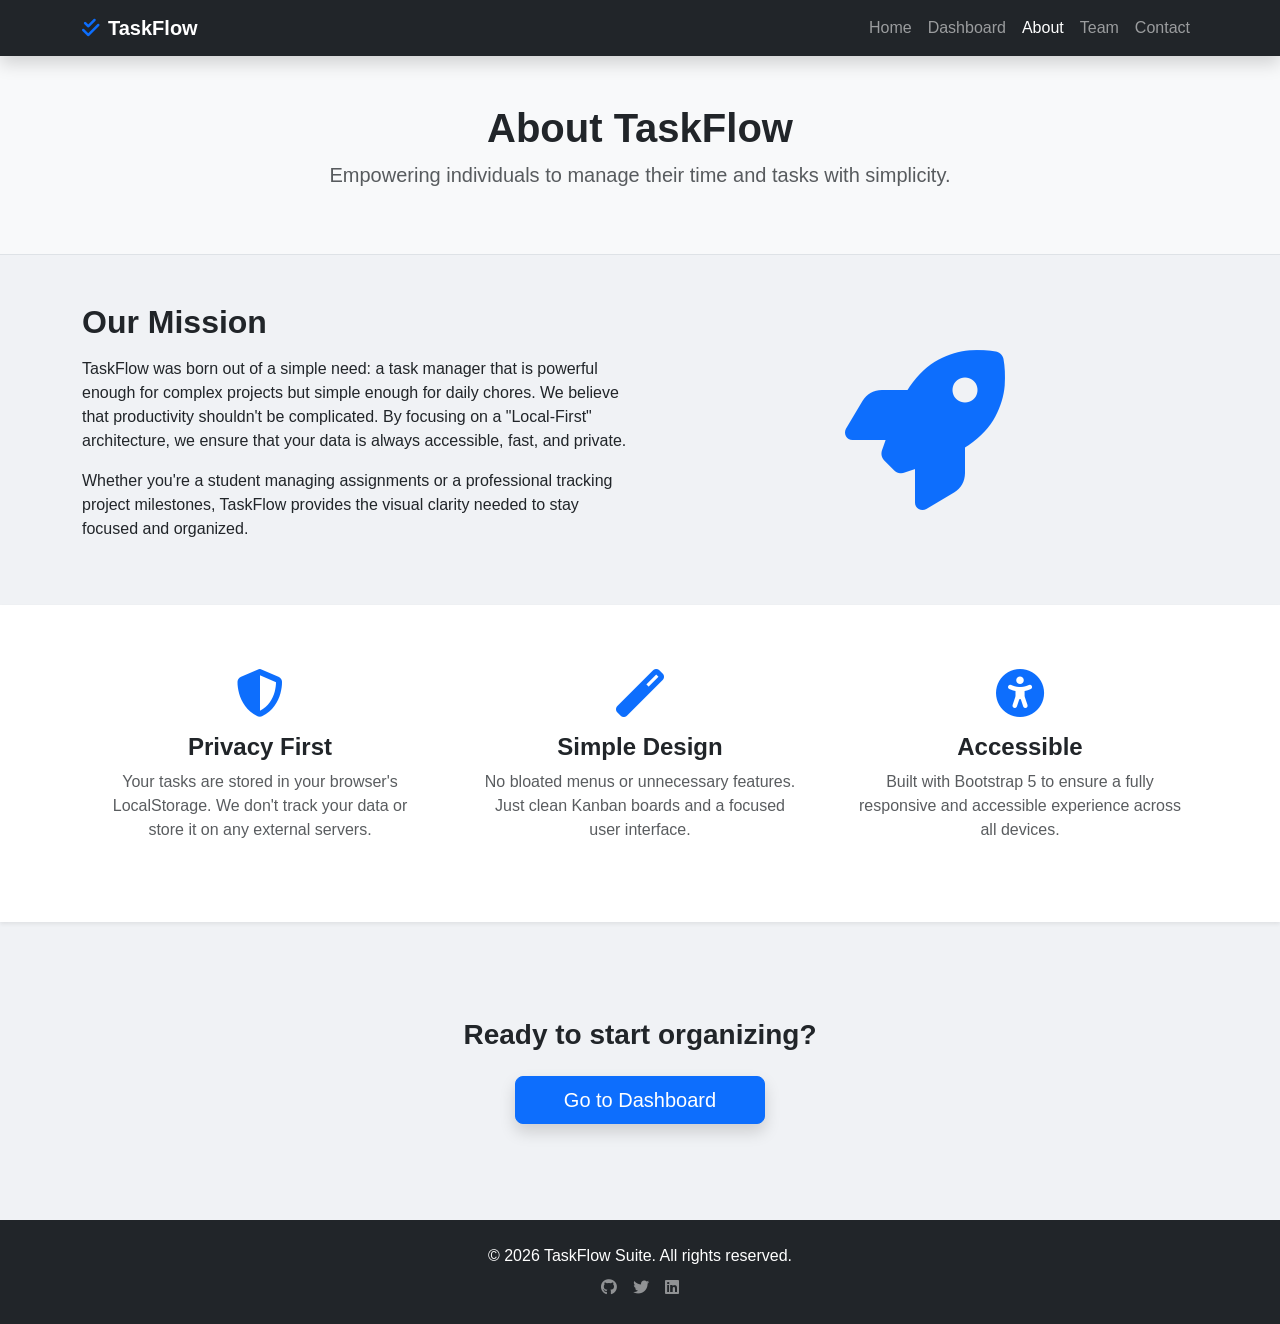
==== about.html @ 349fee19 "Create About page with mission and values" ====
<!DOCTYPE html>
<html lang="en">
<head>
    <meta charset="UTF-8">
    <meta name="viewport" content="width=device-width, initial-scale=1.0">
    <title>About Us - TaskFlow Suite</title>
    <!-- Bootstrap 5 CSS -->
    <link href="https://cdn.jsdelivr.net/npm/bootstrap@5.3.0/dist/css/bootstrap.min.css" rel="stylesheet">
    <!-- Font Awesome for Icons -->
    <link rel="stylesheet" href="https://cdnjs.cloudflare.com/ajax/libs/font-awesome/6.4.0/css/all.min.css">
    <!-- Custom CSS -->
    <link rel="stylesheet" href="assets/css/style.css">
</head>
<body class="d-flex flex-column min-vh-100">
    <!-- Navigation Bar -->
    <nav class="navbar navbar-expand-lg navbar-dark bg-dark sticky-top shadow">
        <div class="container">
            <a class="navbar-brand fw-bold" href="index.html">
                <i class="fas fa-check-double me-2 text-primary"></i>TaskFlow
            </a>
            <button class="navbar-toggler" type="button" data-bs-toggle="collapse" data-bs-target="#navbarNav">
                <span class="navbar-toggler-icon"></span>
            </button>
            <div class="collapse navbar-collapse" id="navbarNav">
                <ul class="navbar-nav ms-auto">
                    <li class="nav-item"><a class="nav-link" href="index.html">Home</a></li>
                    <li class="nav-item"><a class="nav-link" href="dashboard.html">Dashboard</a></li>
                    <li class="nav-item"><a class="nav-link active" href="about.html">About</a></li>
                    <li class="nav-item"><a class="nav-link" href="team.html">Team</a></li>
                    <li class="nav-item"><a class="nav-link" href="contact.html">Contact</a></li>
                </ul>
            </div>
        </div>
    </nav>

    <!-- Page Header -->
    <header class="bg-light py-5 border-bottom mb-5">
        <div class="container text-center">
            <h1 class="fw-bold">About TaskFlow</h1>
            <p class="lead text-muted">Empowering individuals to manage their time and tasks with simplicity.</p>
        </div>
    </header>

    <!-- Mission Section -->
    <section class="container mb-5">
        <div class="row align-items-center">
            <div class="col-lg-6 mb-4 mb-lg-0">
                <h2 class="fw-bold mb-3">Our Mission</h2>
                <p>TaskFlow was born out of a simple need: a task manager that is powerful enough for complex projects but simple enough for daily chores. We believe that productivity shouldn't be complicated. By focusing on a "Local-First" architecture, we ensure that your data is always accessible, fast, and private.</p>
                <p>Whether you're a student managing assignments or a professional tracking project milestones, TaskFlow provides the visual clarity needed to stay focused and organized.</p>
            </div>
            <div class="col-lg-6 text-center">
                <i class="fas fa-rocket text-primary" style="font-size: 10rem;"></i>
            </div>
        </div>
    </section>

    <!-- Values Section -->
    <section class="bg-white py-5 mb-5 shadow-sm">
        <div class="container">
            <div class="row g-4">
                <div class="col-md-4 text-center">
                    <div class="p-3">
                        <i class="fas fa-shield-alt text-primary fa-3x mb-3"></i>
                        <h4 class="fw-bold">Privacy First</h4>
                        <p class="text-muted">Your tasks are stored in your browser's LocalStorage. We don't track your data or store it on any external servers.</p>
                    </div>
                </div>
                <div class="col-md-4 text-center">
                    <div class="p-3">
                        <i class="fas fa-magic text-primary fa-3x mb-3"></i>
                        <h4 class="fw-bold">Simple Design</h4>
                        <p class="text-muted">No bloated menus or unnecessary features. Just clean Kanban boards and a focused user interface.</p>
                    </div>
                </div>
                <div class="col-md-4 text-center">
                    <div class="p-3">
                        <i class="fas fa-universal-access text-primary fa-3x mb-3"></i>
                        <h4 class="fw-bold">Accessible</h4>
                        <p class="text-muted">Built with Bootstrap 5 to ensure a fully responsive and accessible experience across all devices.</p>
                    </div>
                </div>
            </div>
        </div>
    </section>

    <!-- Call to Action -->
    <section class="container text-center py-5 mb-5">
        <h3 class="fw-bold mb-4">Ready to start organizing?</h3>
        <a href="dashboard.html" class="btn btn-primary btn-lg px-5 shadow">Go to Dashboard</a>
    </section>

    <!-- Footer -->
    <footer class="bg-dark text-white py-4 mt-auto">
        <div class="container text-center">
            <p class="mb-2">&copy; 2026 TaskFlow Suite. All rights reserved.</p>
            <div class="d-flex justify-content-center gap-3">
                <a href="#" class="text-white-50"><i class="fab fa-github"></i></a>
                <a href="#" class="text-white-50"><i class="fab fa-twitter"></i></a>
                <a href="#" class="text-white-50"><i class="fab fa-linkedin"></i></a>
            </div>
        </div>
    </footer>

    <!-- Bootstrap 5 Bundle with Popper -->
    <script src="https://cdn.jsdelivr.net/npm/bootstrap@5.3.0/dist/js/bootstrap.bundle.min.js"></script>
</body>
</html>
---- assets/css/style.css ----
/* Custom styles for the Task Management Dashboard */

:root {
    --todo-color: #6c757d;
    --inprogress-color: #0d6efd;
    --done-color: #198754;
}

body {
    background-color: #f0f2f5;
    font-family: 'Segoe UI', Tahoma, Geneva, Verdana, sans-serif;
}

.task-column {
    transition: all 0.3s ease;
    border: 2px dashed transparent;
}

.task-card {
    transition: transform 0.2s ease, box-shadow 0.2s ease;
    cursor: grab;
}

.task-card:hover {
    transform: translateY(-2px);
    box-shadow: 0 4px 8px rgba(0,0,0,0.1);
}

.priority-high { border-left: 5px solid #dc3545; }
.priority-medium { border-left: 5px solid #ffc107; }
.priority-low { border-left: 5px solid #0dcaf0; }
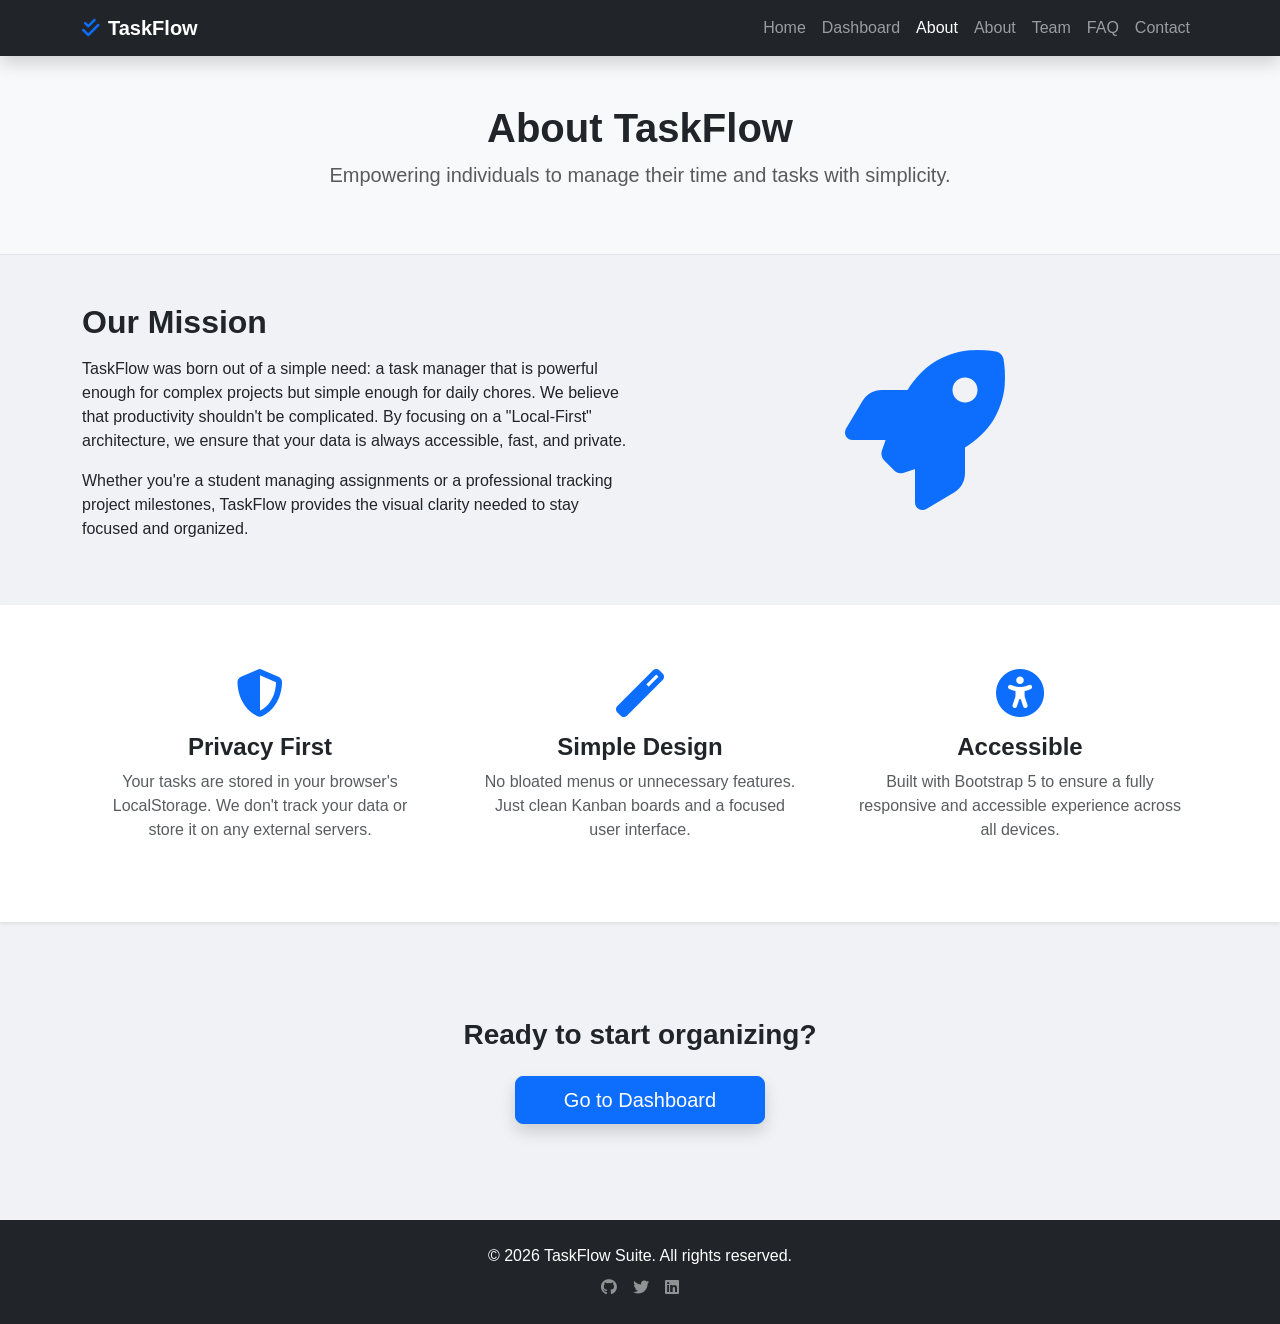
==== commit 5f8c7ee6: "Finalize Milestone 1: Synchronize navbar and refine inter-page linking" ====
--- a/about.html
+++ b/about.html
@@ -26,7 +26,9 @@
                     <li class="nav-item"><a class="nav-link" href="index.html">Home</a></li>
                     <li class="nav-item"><a class="nav-link" href="dashboard.html">Dashboard</a></li>
                     <li class="nav-item"><a class="nav-link active" href="about.html">About</a></li>
+                    <li class="nav-item"><a class="nav-link" href="about.html">About</a></li>
                     <li class="nav-item"><a class="nav-link" href="team.html">Team</a></li>
+                    <li class="nav-item"><a class="nav-link" href="faq.html">FAQ</a></li>
                     <li class="nav-item"><a class="nav-link" href="contact.html">Contact</a></li>
                 </ul>
             </div>
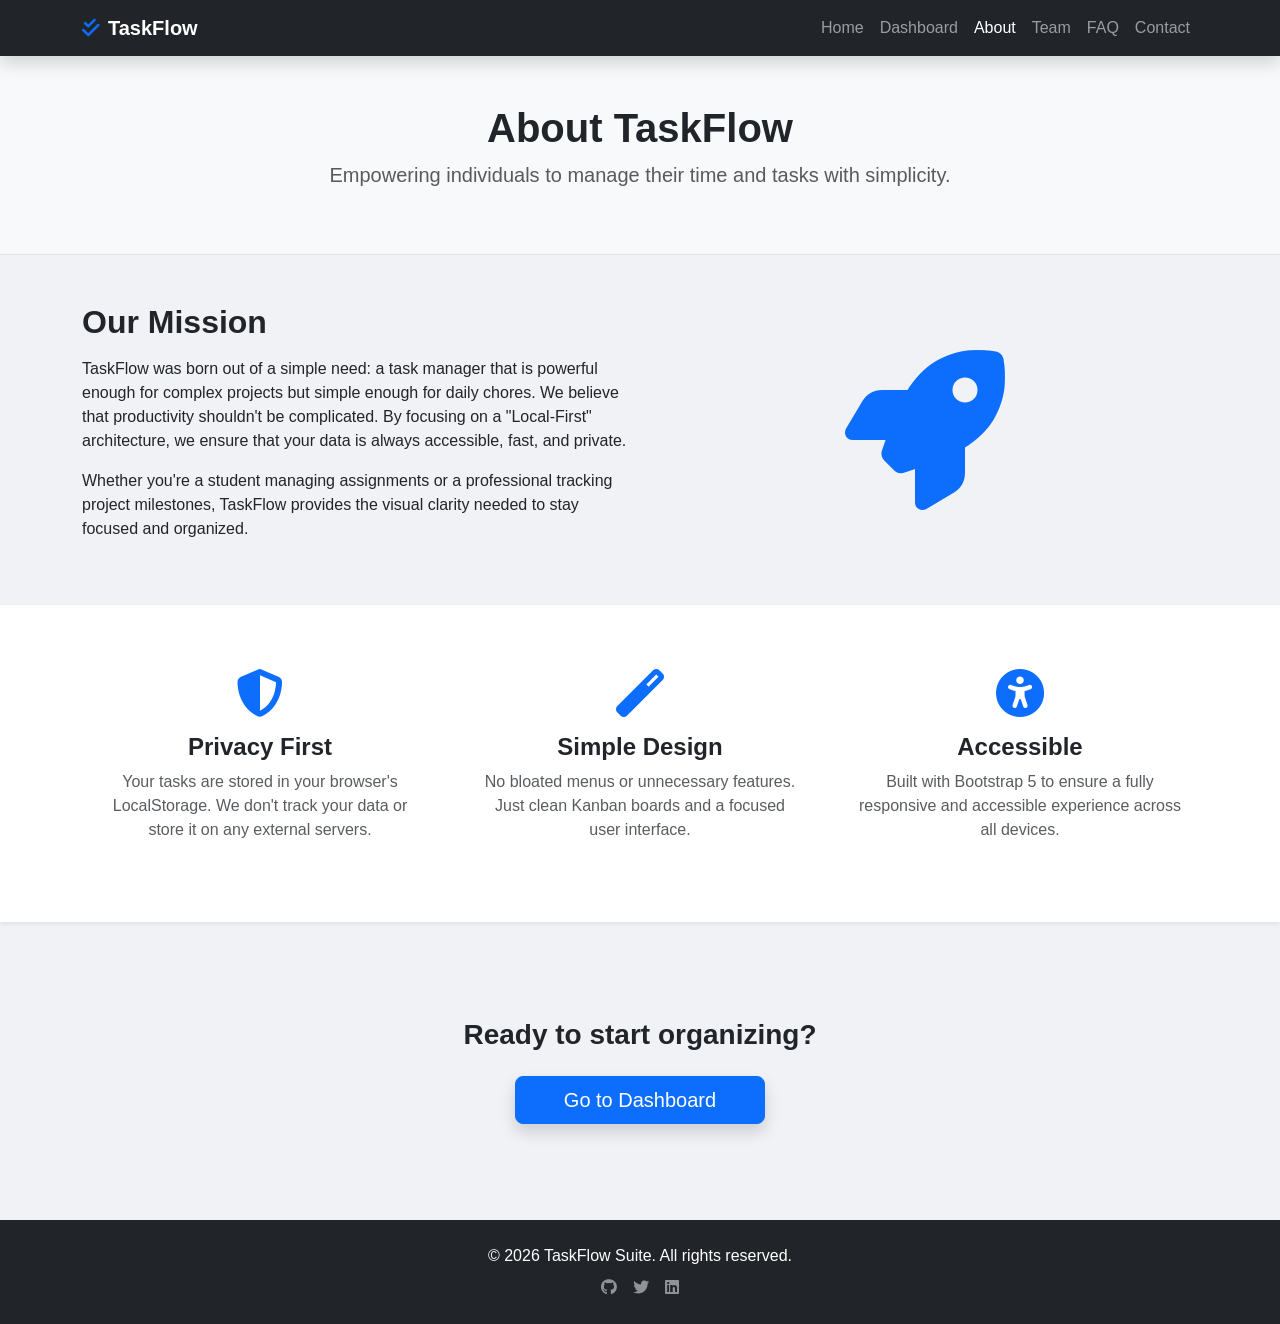
==== commit c114f9a2: "Create Task Archive page" ====
--- a/about.html
+++ b/about.html
@@ -26,7 +26,6 @@
                     <li class="nav-item"><a class="nav-link" href="index.html">Home</a></li>
                     <li class="nav-item"><a class="nav-link" href="dashboard.html">Dashboard</a></li>
                     <li class="nav-item"><a class="nav-link active" href="about.html">About</a></li>
-                    <li class="nav-item"><a class="nav-link" href="about.html">About</a></li>
                     <li class="nav-item"><a class="nav-link" href="team.html">Team</a></li>
                     <li class="nav-item"><a class="nav-link" href="faq.html">FAQ</a></li>
                     <li class="nav-item"><a class="nav-link" href="contact.html">Contact</a></li>
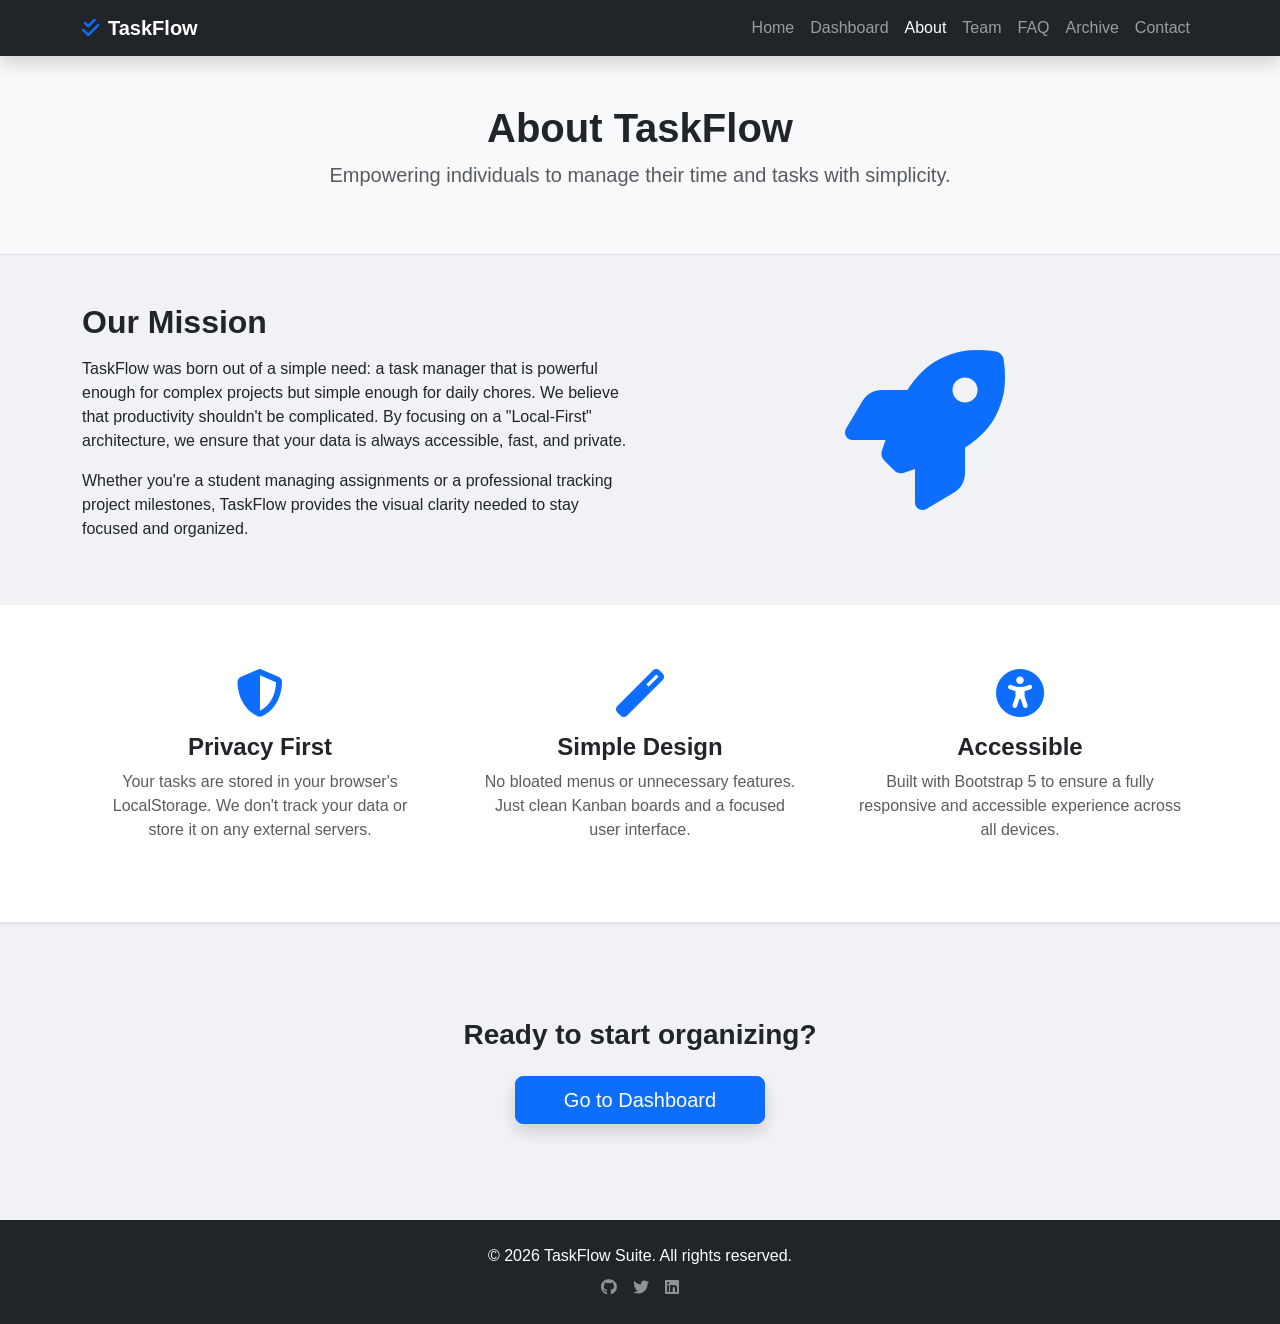
==== commit f880e15a: "Synchronize navbar navigation bars to include Archive page link" ====
--- a/about.html
+++ b/about.html
@@ -28,6 +28,7 @@
                     <li class="nav-item"><a class="nav-link active" href="about.html">About</a></li>
                     <li class="nav-item"><a class="nav-link" href="team.html">Team</a></li>
                     <li class="nav-item"><a class="nav-link" href="faq.html">FAQ</a></li>
+                    <li class="nav-item"><a class="nav-link" href="archive.html">Archive</a></li>
                     <li class="nav-item"><a class="nav-link" href="contact.html">Contact</a></li>
                 </ul>
             </div>
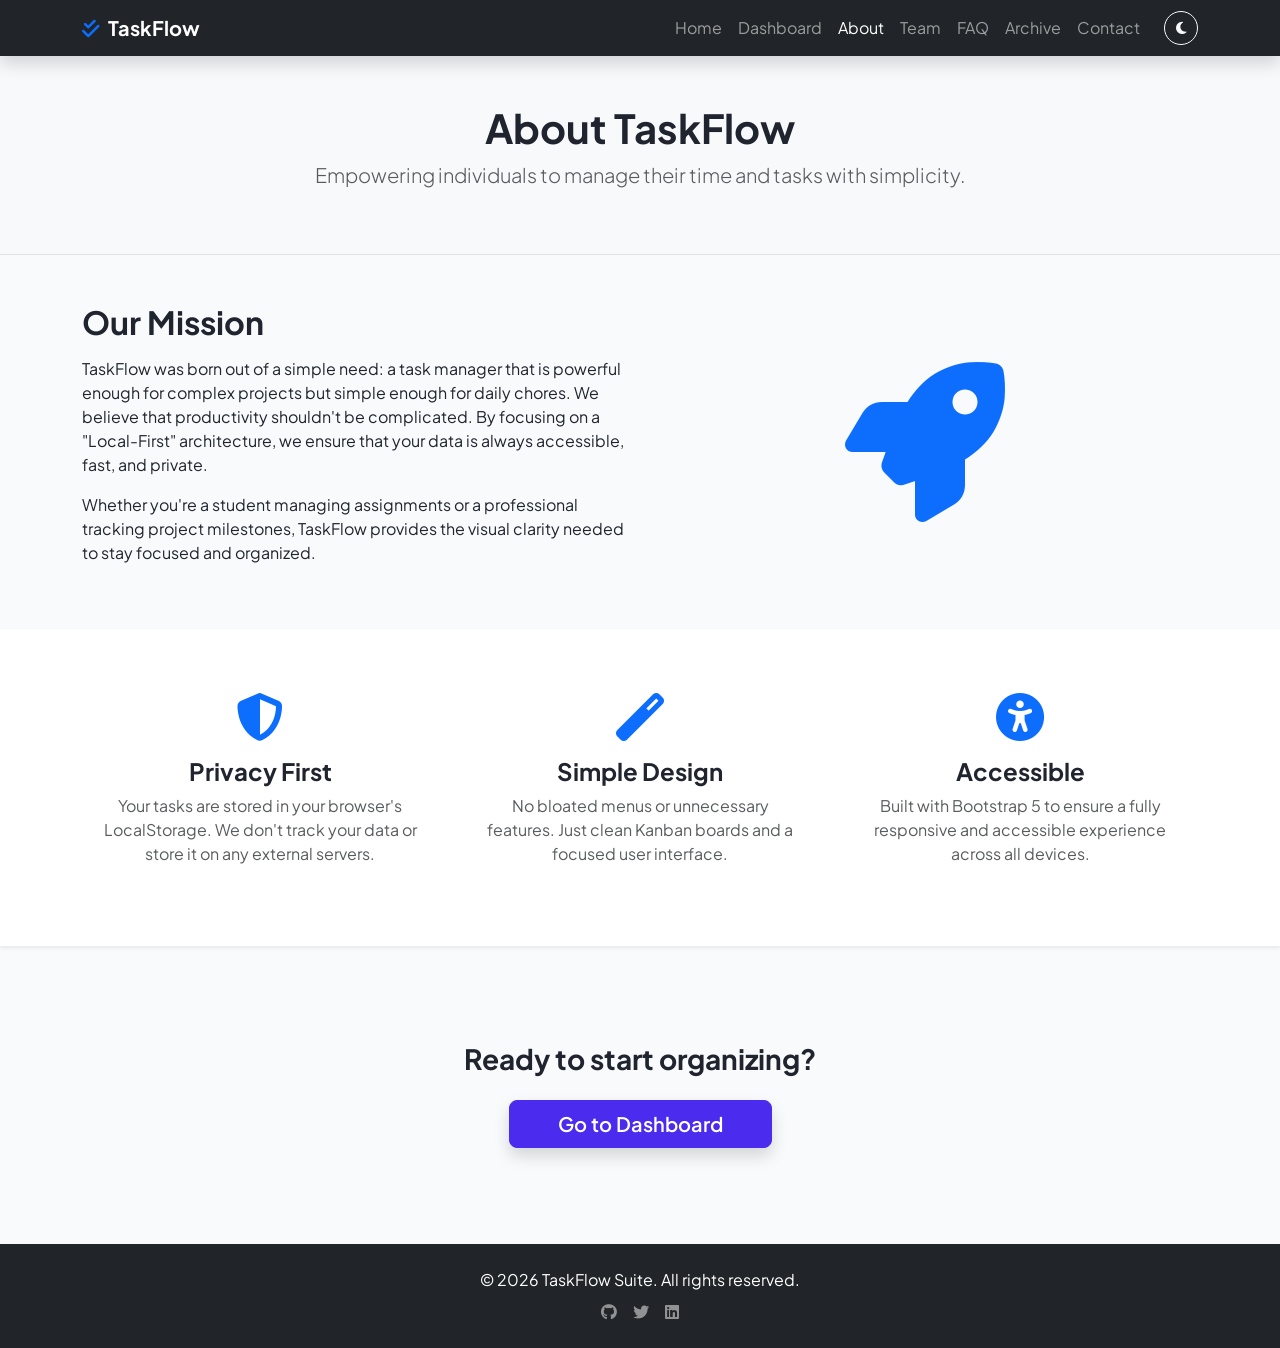
==== commit a4e02f38: "Add theme toggle navbar button and SEO metadata to all pages" ====
--- a/about.html
+++ b/about.html
@@ -3,7 +3,10 @@
 <head>
     <meta charset="UTF-8">
     <meta name="viewport" content="width=device-width, initial-scale=1.0">
+    <meta name="description" content="Learn about the mission, values, and privacy-first local architecture behind TaskFlow Suite.">
     <title>About Us - TaskFlow Suite</title>
+    <!-- Theme Switcher Script (Loads first to prevent white flash) -->
+    <script src="assets/js/theme.js"></script>
     <!-- Bootstrap 5 CSS -->
     <link href="https://cdn.jsdelivr.net/npm/bootstrap@5.3.0/dist/css/bootstrap.min.css" rel="stylesheet">
     <!-- Font Awesome for Icons -->
@@ -22,7 +25,7 @@
                 <span class="navbar-toggler-icon"></span>
             </button>
             <div class="collapse navbar-collapse" id="navbarNav">
-                <ul class="navbar-nav ms-auto">
+                <ul class="navbar-nav ms-auto align-items-center">
                     <li class="nav-item"><a class="nav-link" href="index.html">Home</a></li>
                     <li class="nav-item"><a class="nav-link" href="dashboard.html">Dashboard</a></li>
                     <li class="nav-item"><a class="nav-link active" href="about.html">About</a></li>
@@ -30,6 +33,11 @@
                     <li class="nav-item"><a class="nav-link" href="faq.html">FAQ</a></li>
                     <li class="nav-item"><a class="nav-link" href="archive.html">Archive</a></li>
                     <li class="nav-item"><a class="nav-link" href="contact.html">Contact</a></li>
+                    <li class="nav-item ms-lg-3">
+                        <button class="btn btn-outline-light btn-sm rounded-circle p-0 d-flex align-items-center justify-content-center" id="themeToggle" aria-label="Toggle Dark Mode" style="width: 34px; height: 34px;">
+                            <i class="fas fa-moon"></i>
+                        </button>
+                    </li>
                 </ul>
             </div>
         </div>
@@ -106,5 +114,7 @@
 
     <!-- Bootstrap 5 Bundle with Popper -->
     <script src="https://cdn.jsdelivr.net/npm/bootstrap@5.3.0/dist/js/bootstrap.bundle.min.js"></script>
+    <!-- Custom JS -->
+    <script src="assets/js/app.js"></script>
 </body>
 </html>
--- a/assets/css/style.css
+++ b/assets/css/style.css
@@ -1,31 +1,156 @@
-/* Custom styles for the Task Management Dashboard */
+@import url('https://fonts.googleapis.com/css2?family=Plus+Jakarta+Sans:wght@300;400;500;600;700;800&display=swap');
 
+/* Unified Color Palette & Variables */
 :root {
-    --todo-color: #6c757d;
-    --inprogress-color: #0d6efd;
-    --done-color: #198754;
+    --font-primary: 'Plus Jakarta Sans', sans-serif;
+    
+    /* Light Theme (Default) */
+    --bg-primary: hsl(210, 20%, 98%);
+    --bg-card: hsl(0, 0%, 100%);
+    --bg-navbar: hsl(220, 30%, 10%);
+    --text-primary: hsl(220, 20%, 15%);
+    --text-secondary: hsl(220, 10%, 45%);
+    --border-color: hsl(220, 15%, 90%);
+    
+    /* Brand Colors */
+    --color-primary: hsl(250, 85%, 55%);
+    --color-primary-rgb: 99, 102, 241;
+    --color-primary-hover: hsl(250, 85%, 45%);
+    --color-success: hsl(142, 70%, 45%);
+    --color-danger: hsl(0, 84%, 60%);
+    --color-warning: hsl(38, 92%, 50%);
+    --color-info: hsl(195, 85%, 60%);
+    
+    /* Kanban Custom Colors (Light Mode) */
+    --bg-todo-col: hsl(210, 16%, 93%);
+    --bg-inprogress-col: hsl(210, 40%, 95%);
+    --bg-done-col: hsl(140, 30%, 95%);
+    
+    /* Transitions & Shadows */
+    --transition-smooth: all 0.3s cubic-bezier(0.4, 0, 0.2, 1);
+    --shadow-sm: 0 2px 4px rgba(0, 0, 0, 0.04);
+    --shadow-md: 0 4px 12px rgba(0, 0, 0, 0.05);
+    --shadow-lg: 0 10px 25px rgba(0, 0, 0, 0.08);
 }
 
-body {
-    background-color: #f0f2f5;
-    font-family: 'Segoe UI', Tahoma, Geneva, Verdana, sans-serif;
+/* Dark Theme Variables */
+[data-theme="dark"] {
+    --bg-primary: hsl(222, 25%, 10%);
+    --bg-card: hsl(222, 20%, 15%);
+    --bg-navbar: hsl(222, 30%, 8%);
+    --text-primary: hsl(210, 20%, 98%);
+    --text-secondary: hsl(218, 11%, 65%);
+    --border-color: hsl(222, 15%, 22%);
+    
+    /* Vibrant Brand Colors for Dark Mode */
+    --color-primary: hsl(250, 90%, 65%);
+    --color-primary-hover: hsl(250, 90%, 75%);
+    --color-success: hsl(142, 75%, 55%);
+    --color-danger: hsl(0, 90%, 65%);
+    --color-warning: hsl(38, 95%, 55%);
+    --color-info: hsl(195, 90%, 65%);
+    
+    /* Kanban Custom Colors (Dark Mode) */
+    --bg-todo-col: hsl(222, 15%, 13%);
+    --bg-inprogress-col: hsl(222, 20%, 14%);
+    --bg-done-col: hsl(140, 15%, 12%);
+    
+    --shadow-sm: 0 2px 4px rgba(0, 0, 0, 0.2);
+    --shadow-md: 0 4px 12px rgba(0, 0, 0, 0.3);
+    --shadow-lg: 0 10px 25px rgba(0, 0, 0, 0.4);
 }
 
+/* Base Body Styles */
+body {
+    background-color: var(--bg-primary);
+    color: var(--text-primary);
+    font-family: var(--font-primary);
+    transition: var(--transition-smooth);
+    min-height: 100vh;
+}
+
+/* Custom Scrollbars */
+::-webkit-scrollbar {
+    width: 8px;
+    height: 8px;
+}
+::-webkit-scrollbar-track {
+    background: var(--bg-primary);
+}
+::-webkit-scrollbar-thumb {
+    background: var(--border-color);
+    border-radius: 4px;
+}
+::-webkit-scrollbar-thumb:hover {
+    background: var(--text-secondary);
+}
+
+/* Card Visual Improvements */
+.card {
+    background-color: var(--bg-card);
+    border: 1px solid var(--border-color);
+    box-shadow: var(--shadow-sm);
+    transition: var(--transition-smooth);
+}
+.card:hover {
+    box-shadow: var(--shadow-md);
+}
+
+/* Task Priority Indicators */
+.priority-high { border-left: 5px solid var(--color-danger) !important; }
+.priority-medium { border-left: 5px solid var(--color-warning) !important; }
+.priority-low { border-left: 5px solid var(--color-info) !important; }
+
+/* Custom Button Overrides */
+.btn-primary {
+    background-color: var(--color-primary) !important;
+    border-color: var(--color-primary) !important;
+    font-family: var(--font-primary);
+    font-weight: 600;
+    transition: var(--transition-smooth);
+}
+.btn-primary:hover, .btn-primary:focus {
+    background-color: var(--color-primary-hover) !important;
+    border-color: var(--color-primary-hover) !important;
+}
+
+/* CSS Transition helper */
+.theme-transition {
+    transition: var(--transition-smooth) !important;
+}
+
+/* Kanban Dashboard Layout & Columns */
 .task-column {
-    transition: all 0.3s ease;
-    border: 2px dashed transparent;
+    min-height: 450px;
+    border-radius: 12px;
+    padding: 20px;
+    background-color: var(--bg-card);
+    border: 1px solid var(--border-color) !important;
+    transition: var(--transition-smooth);
+}
+
+#todoList, #inProgressList, #doneList {
+    min-height: 350px;
 }
 
 .task-card {
-    transition: transform 0.2s ease, box-shadow 0.2s ease;
+    margin-bottom: 15px;
+    border-radius: 8px;
+    border: 1px solid var(--border-color);
+    background-color: var(--bg-card);
+    padding: 16px;
+    box-shadow: var(--shadow-sm);
+    transition: var(--transition-smooth);
     cursor: grab;
 }
 
 .task-card:hover {
     transform: translateY(-2px);
-    box-shadow: 0 4px 8px rgba(0,0,0,0.1);
+    box-shadow: var(--shadow-md);
 }
 
-.priority-high { border-left: 5px solid #dc3545; }
-.priority-medium { border-left: 5px solid #ffc107; }
-.priority-low { border-left: 5px solid #0dcaf0; }
+.task-card:active {
+    cursor: grabbing;
+}
+
+
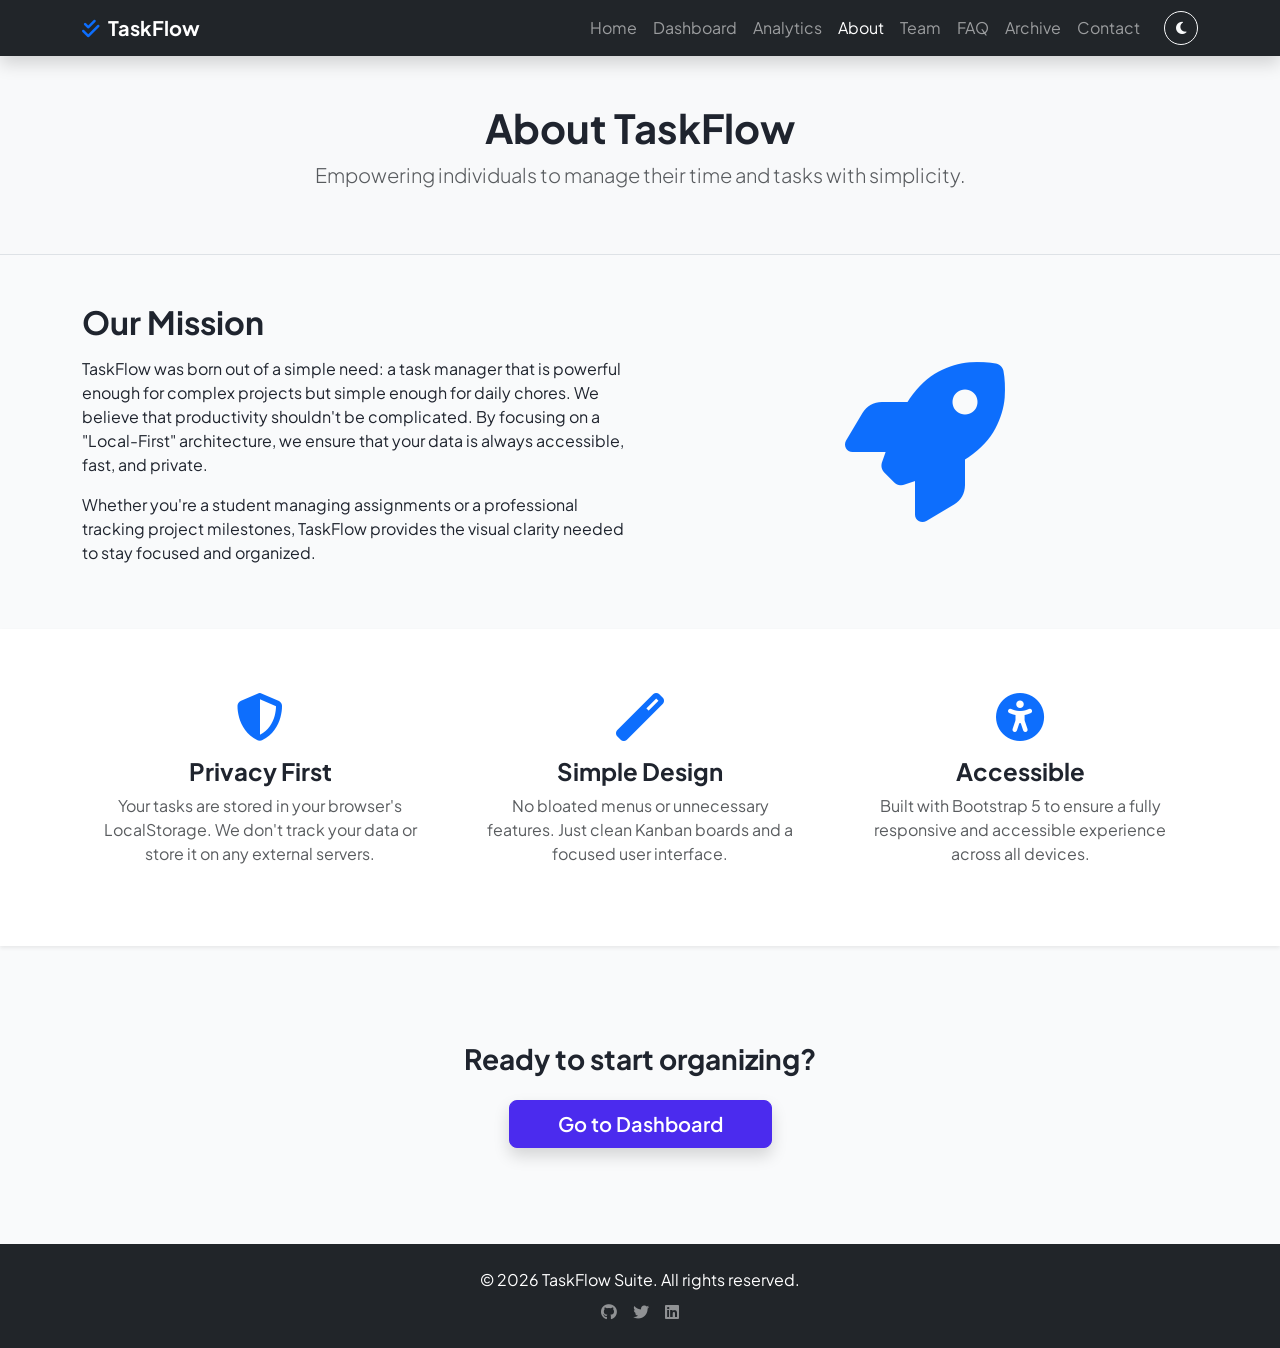
==== commit 91b4dcf7: "Create analytics page and update navigation bars in all pages" ====
--- a/about.html
+++ b/about.html
@@ -28,6 +28,7 @@
                 <ul class="navbar-nav ms-auto align-items-center">
                     <li class="nav-item"><a class="nav-link" href="index.html">Home</a></li>
                     <li class="nav-item"><a class="nav-link" href="dashboard.html">Dashboard</a></li>
+                    <li class="nav-item"><a class="nav-link" href="analytics.html">Analytics</a></li>
                     <li class="nav-item"><a class="nav-link active" href="about.html">About</a></li>
                     <li class="nav-item"><a class="nav-link" href="team.html">Team</a></li>
                     <li class="nav-item"><a class="nav-link" href="faq.html">FAQ</a></li>
--- a/assets/css/style.css
+++ b/assets/css/style.css
@@ -153,4 +153,98 @@
     cursor: grabbing;
 }
 
-
+/* Global Dark Mode Overrides for Bootstrap Utilities */
+[data-theme="dark"] .bg-white {
+    background-color: var(--bg-card) !important;
+}
+
+[data-theme="dark"] .bg-light {
+    background-color: hsl(222, 15%, 12%) !important;
+}
+
+[data-theme="dark"] .bg-primary {
+    background: linear-gradient(135deg, hsl(250, 45%, 20%) 0%, hsl(222, 25%, 12%) 100%) !important;
+}
+
+[data-theme="dark"] .text-muted {
+    color: var(--text-secondary) !important;
+}
+
+[data-theme="dark"] .text-dark {
+    color: var(--text-primary) !important;
+}
+
+[data-theme="dark"] .border,
+[data-theme="dark"] .border-bottom,
+[data-theme="dark"] .border-top,
+[data-theme="dark"] .border-start,
+[data-theme="dark"] .border-end {
+    border-color: var(--border-color) !important;
+}
+
+/* Dark Mode Form Element Styling */
+[data-theme="dark"] .form-control,
+[data-theme="dark"] .form-select {
+    background-color: hsl(222, 18%, 18%);
+    border-color: var(--border-color);
+    color: var(--text-primary);
+}
+
+[data-theme="dark"] .form-control::placeholder {
+    color: var(--text-secondary);
+    opacity: 0.6;
+}
+
+[data-theme="dark"] .form-control:focus,
+[data-theme="dark"] .form-select:focus {
+    background-color: hsl(222, 18%, 20%);
+    border-color: var(--color-primary);
+    color: var(--text-primary);
+    box-shadow: 0 0 0 0.25rem rgba(99, 102, 241, 0.25);
+}
+
+/* Dark Mode Table Overrides */
+[data-theme="dark"] .table {
+    color: var(--text-primary) !important;
+    border-color: var(--border-color) !important;
+}
+
+[data-theme="dark"] .table-light {
+    background-color: hsl(222, 15%, 12%) !important;
+    color: var(--text-primary) !important;
+}
+
+[data-theme="dark"] .table th,
+[data-theme="dark"] .table td {
+    border-color: var(--border-color) !important;
+    background-color: transparent !important;
+}
+
+[data-theme="dark"] .table-hover tbody tr:hover {
+    background-color: hsl(222, 15%, 18%) !important;
+    color: var(--text-primary) !important;
+}
+
+/* Dark Mode Accordion Overrides */
+[data-theme="dark"] .accordion-item {
+    background-color: var(--bg-card) !important;
+    border-color: var(--border-color) !important;
+}
+
+[data-theme="dark"] .accordion-button {
+    background-color: var(--bg-card) !important;
+    color: var(--text-primary) !important;
+}
+
+[data-theme="dark"] .accordion-button:not(.collapsed) {
+    background-color: hsl(250, 40%, 20%) !important;
+    color: var(--color-primary) !important;
+    box-shadow: inset 0 -1px 0 var(--border-color) !important;
+}
+
+[data-theme="dark"] .accordion-button::after {
+    filter: invert(1) grayscale(1) brightness(2);
+}
+
+
+
